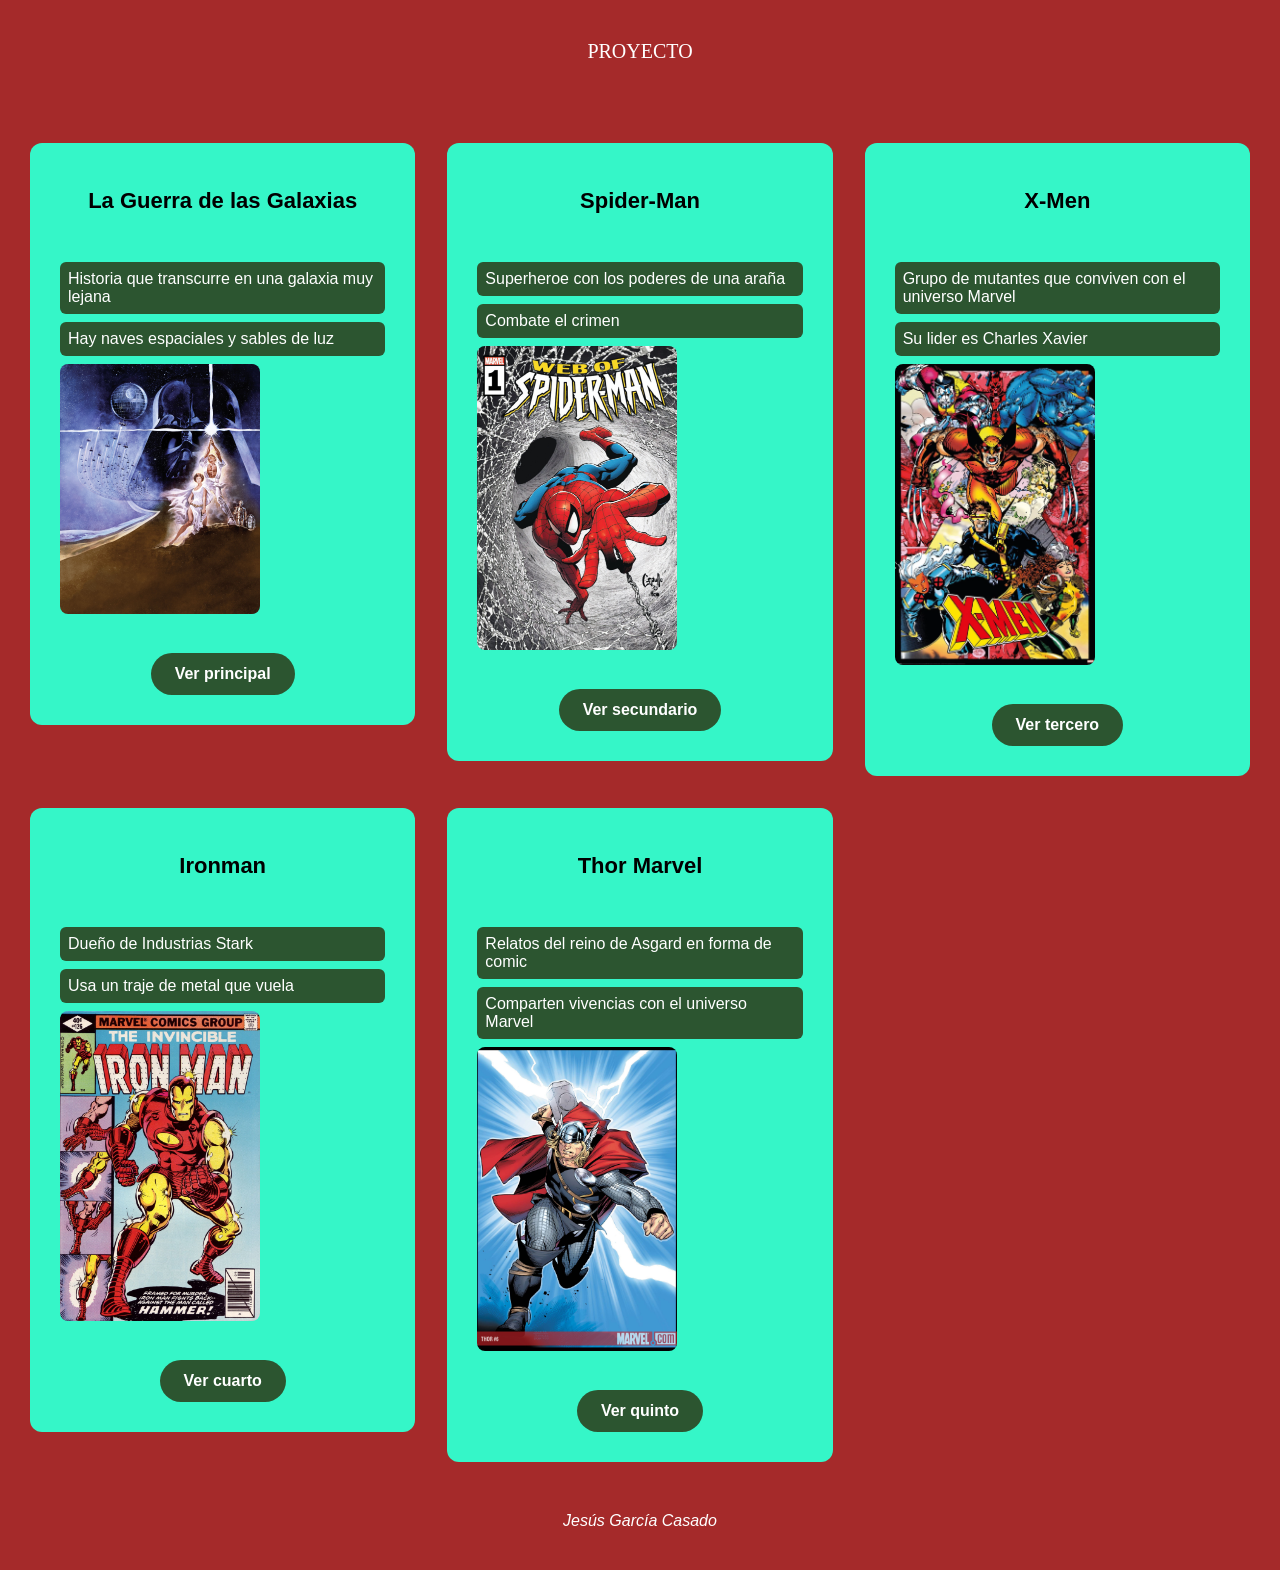
==== indice/index.html @ df1f09a7 "inicios xgjhxbx" ====
<!DOCTYPE html>
<html>
<head>
    <meta charset="utf-8">
    <link rel="stylesheet" href="../css/index.css">
</head>

<body>

<header>PROYECTO</header>
<nav></nav>
<main>
    <article id="principal">
    <div class="targeta">
    <h3>La Guerra de las Galaxias</h3>
        <ul>
            <li><span>Historia que transcurre en una galaxia muy lejana</span></li>
            <li><span>Hay naves espaciales y sables de luz</span></li>
            <img src="../imagenes/starwars.jpg" descripcion="GDLG"/>
        </ul>
        <a href="../html/secundari01.html">Ver principal</a>
    </div>
    </article>

    <article id="secundario">
        <div class="targeta">
            <h3>Spider-Man</h3>
            <ul>
                <li><span>Superheroe con los poderes de una araña</span></li>
                <li><span>Combate el crimen</span></li>
                <img src="../imagenes/spider.jpg"/>
            </ul>
            <a href="../html/secundari02.html">Ver secundario</a>
        </div>
    </article>

    <article class="terciario">
        <div class="targeta">
            <h3>X-Men</h3>
            <ul>
                <li><span>Grupo de mutantes que conviven con el universo Marvel</span></li>
                <li><span>Su lider es Charles Xavier</span></li>
                <img src="../imagenes/xmen.jpg">
            </ul>
            <a href="../html/secundari03.html">Ver tercero</a>
        </div>
    </article>

    <article class="cuarto">
        <div class="targeta">
            <h3>Ironman</h3>
            <ul>
                <li><span>Dueño de Industrias Stark</span></li>
                <li><span>Usa un traje de metal que vuela</span></li>
                <img src="../imagenes/iron.jpg">
            </ul>
            <a href="../html/secundari04.html">Ver cuarto</a>
        </div>
    </article>

    <article class="quinto">
        <div class="targeta">
            <h3>Thor Marvel</h3>
            <ul>
                <li><span>Relatos del reino de Asgard en forma de comic</span></li>
                <li><span>Comparten vivencias con el universo Marvel</span></li>
                <img src="../imagenes/thor.jpg">
            </ul>
            <a href="../html/secundari05.html">Ver quinto</a>
        </div>
    </article>
</main>

<footer>Jesús García Casado</footer>
</body>
</html>
---- css/index.css ----
header {
    color: white;
    font-family: "Comic Sans MS";
    font-size: 20px;
    padding: 20px;
    display: flex;
    justify-content: center;
    align-items: center;
}

body {
    font-family: Arial, sans-seriff;
    background-color: brown;
    margin: 0;
    padding: 20px;
    display: grid;
    grid-template-rows: auto 1fr auto;
    min-height: 100vh;
    gap: 30px;
}

main {
    display: grid;
    grid-template-columns: repeat(auto-fit, minmax(320px, 1fr));
    gap: 2rem;
    padding: 0 10px;
}

.targeta {
    background-color: #35f6c8;
    padding: 30px;
    border-radius: 12px;
    display: flex;
    flex-direction: column;
    align-items: center;
    gap: 15px;
    animation: fadeInUp 0.4s ease-out forwards;
}

.targeta h3 {
    margin: 0;
    padding: 15px 0;
    color: black;
    font-size: 22px;
}

.targeta ul {
    list-style: none;
    padding: 0;
    margin: 10px 0;
    width: 100%;
}

.targeta li {
    margin: 8px 0;
    padding: 8px;
    background-color: #2c5530;
    border-radius: 6px;
    color: white;
}

.targeta a {
    display: inline-block;
    padding: 12px 24px;
    background: #2c5530;
    color: white;
    text-decoration: none;
    border-radius: 25px;
    font-weight: bold;
    margin-top: 10px;
}

.targeta a:hover {
    background: #1f3a22;
    transform: translateY(-2px);
    box-shadow: 0 4px 12px rgba(0,0,0,0.2);
}

img {
    max-width: 200px;
    height: auto;
    border-radius: 8px;
}

img:hover {
    transform: scale(1.05);
}

footer {
    text-align: center;
    font-style: oblique;
    color: white;
    padding: 20px;
    font-size: 16px;
    display: flex;
    justify-content: center;
    align-items: center;
}


@keyframes fadeInUp {
    from {
        opacity: 0;
        transform: translateY(20px);
    }
    to {
        opacity: 1;
        transform: translateY(0);
    }
}
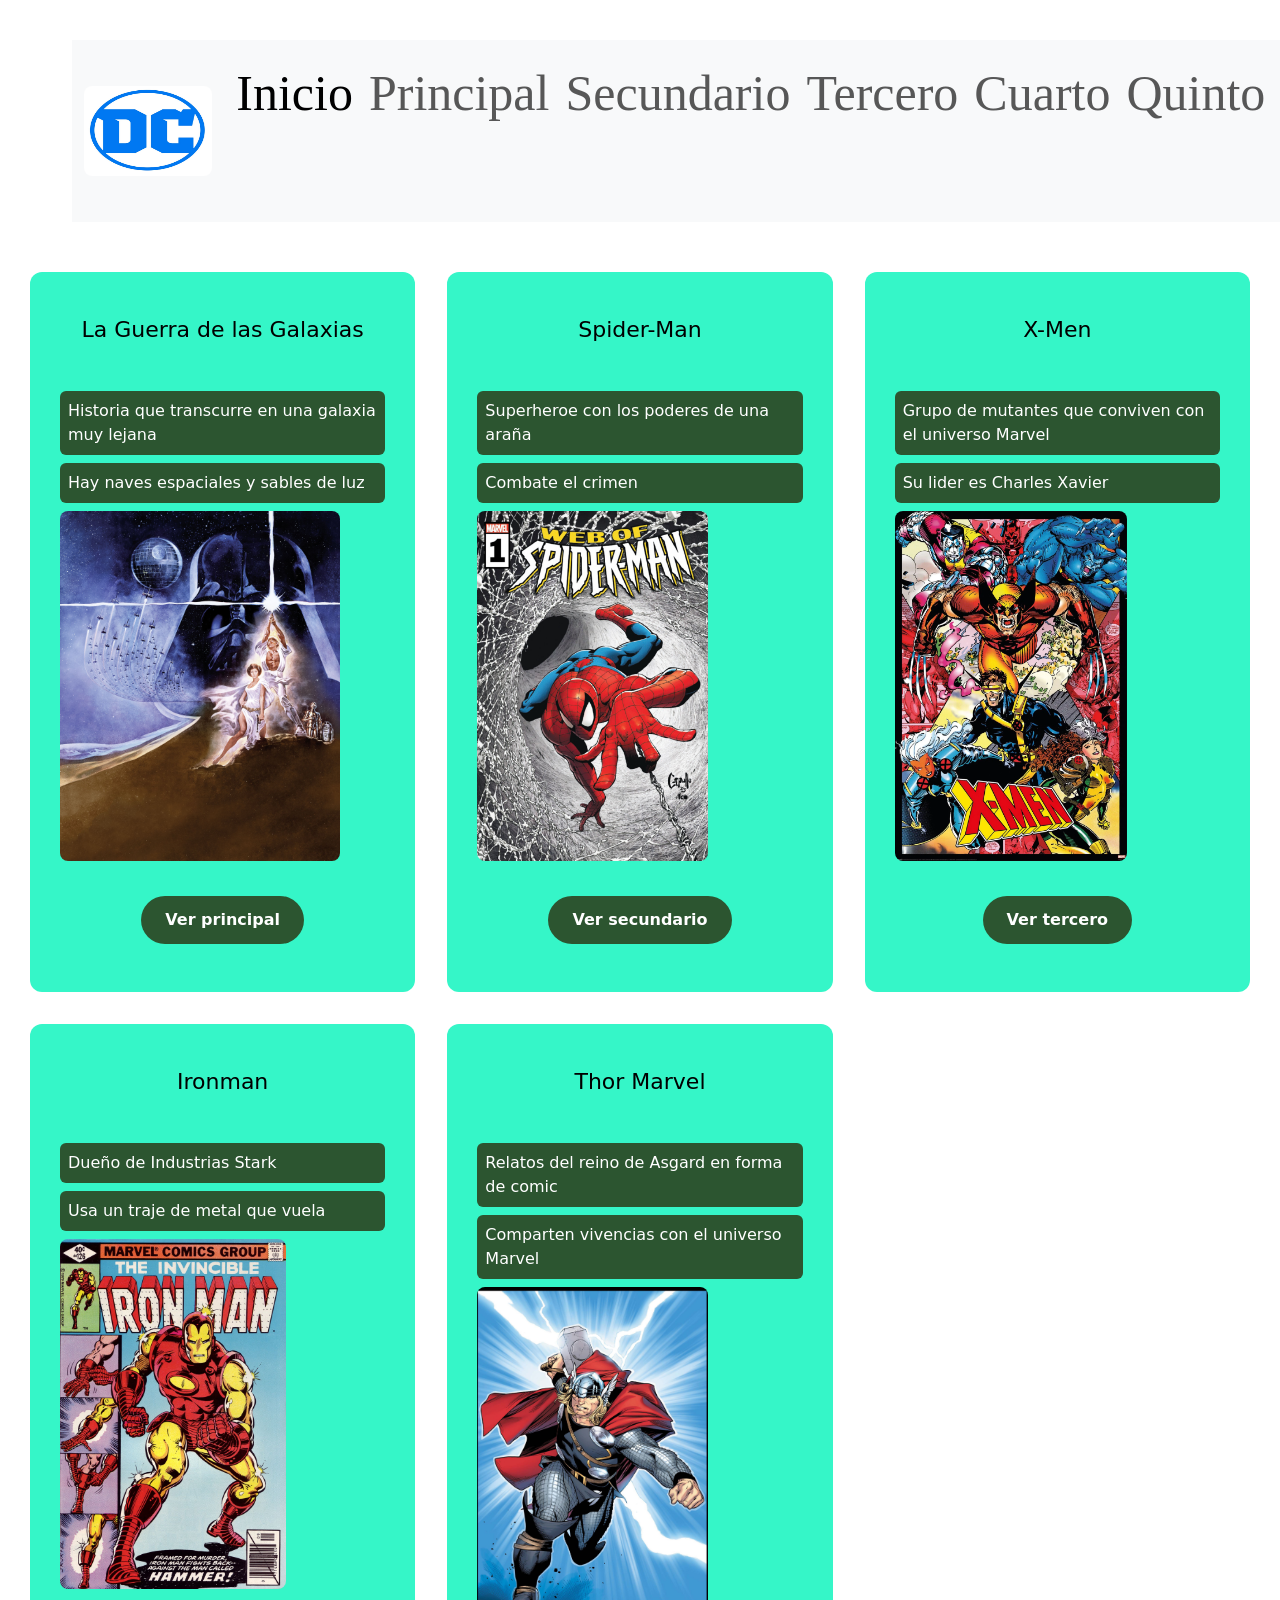
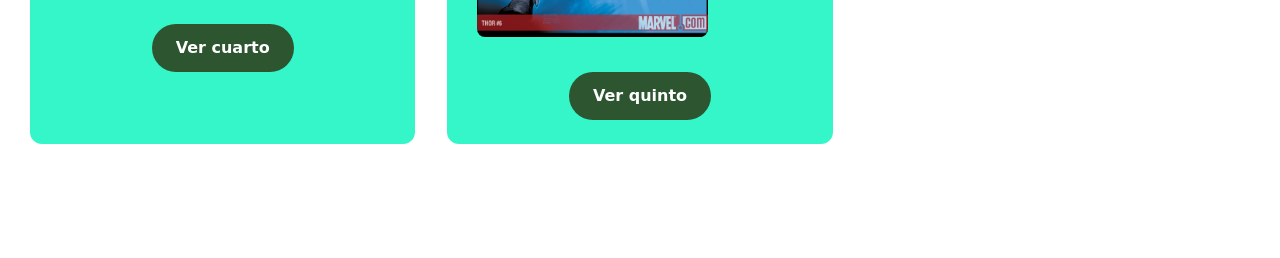
==== commit 3bcdda4d: "dfgsdfg" ====
--- a/indice/index.html
+++ b/indice/index.html
@@ -1,14 +1,50 @@
 <!DOCTYPE html>
 <html>
+
 <head>
     <meta charset="utf-8">
+    <meta name="viewport" content="width=device-width, initial-scale=1">
     <link rel="stylesheet" href="../css/index.css">
+    <link href="https://cdn.jsdelivr.net/npm/bootstrap@5.3.3/dist/css/bootstrap.min.css" rel="stylesheet">
 </head>
 
 <body>
+<header>PROYECTO
+    <nav class="navbar navbar-expand-xl navbar-light bg-light">
+        <div class="container-fluid">
+            <a class="navbar-brand" href="#"><img src="../imagenes/logo.jpg"></a>
+            <button class="navbar-toggler" type="button" data-bs-toggle="collapse" data-bs-target="#navbarWithDropdown" aria-controls="navbarWithDropdown" aria-expanded="false" aria-label="Toggle navigation">
+                <span class="navbar-toggler-icon"></span>
+            </button>
+            <div class="collapse navbar-collapse" id="navbarWithDropdown">
+                <ul class="navbar-nav">
+                    <li class="nav-item">
+                        <a class="nav-link active" aria-current="page" href="#">Inicio</a>
+                    </li>
+                    <li class="nav-item">
+                        <a class="nav-link" href="../html/secundari01.html">Principal</a>
+                    </li>
+                    <li class="nav-item">
+                        <a class="nav-link" href="../html/secundari02.html">Secundario</a>
+                    </li>
+                    <li class="nav-item">
+                        <a class="nav-link" href="../html/secundari03.html">Tercero</a>
+                    </li>
+                    <li class="nav-item">
+                        <a class="nav-link" href="../html/secundari04.html">Cuarto</a>
+                    </li>
+                    <li class="nav-item">
+                        <a class="nav-link" href="../html/secundari05.html">Quinto</a>
+                    </li>
+                    <li class="nav-item">
+                        <a class="nav-link" href="../html/carrusel.html">Carrusel de fotos</a>
+                    </li>
+                </ul>
+            </div>
+        </div>
+    </nav>
+</header>
 
-<header>PROYECTO</header>
-<nav></nav>
 <main>
     <article id="principal">
     <div class="targeta">
@@ -72,5 +108,7 @@
 </main>
 
 <footer>Jesús García Casado</footer>
+
+<script src="https://cdn.jsdelivr.net/npm/bootstrap@5.3.3/dist/js/bootstrap.bundle.min.js"></script>
 </body>
 </html>
--- a/css/index.css
+++ b/css/index.css
@@ -1,12 +1,27 @@
 header {
     color: white;
     font-family: "Comic Sans MS";
-    font-size: 20px;
+    font-size: 50px;
+    min-width: 30px;
     padding: 20px;
     display: flex;
     justify-content: center;
     align-items: center;
 }
+
+nav {
+    background-color: black;
+}
+
+.navbar-brand img {
+    width: 10vw;
+    height: 10vh;
+}
+
+.navbar-toggler {
+    margin-left: 300px;
+}
+
 
 body {
     font-family: Arial, sans-seriff;
@@ -30,6 +45,7 @@
     background-color: #35f6c8;
     padding: 30px;
     border-radius: 12px;
+    height: 80vh;
     display: flex;
     flex-direction: column;
     align-items: center;
@@ -77,8 +93,9 @@
 }
 
 img {
-    max-width: 200px;
-    height: auto;
+    max-width: 300px;
+    min-width: 100px;
+    height: 350px;
     border-radius: 8px;
 }
 
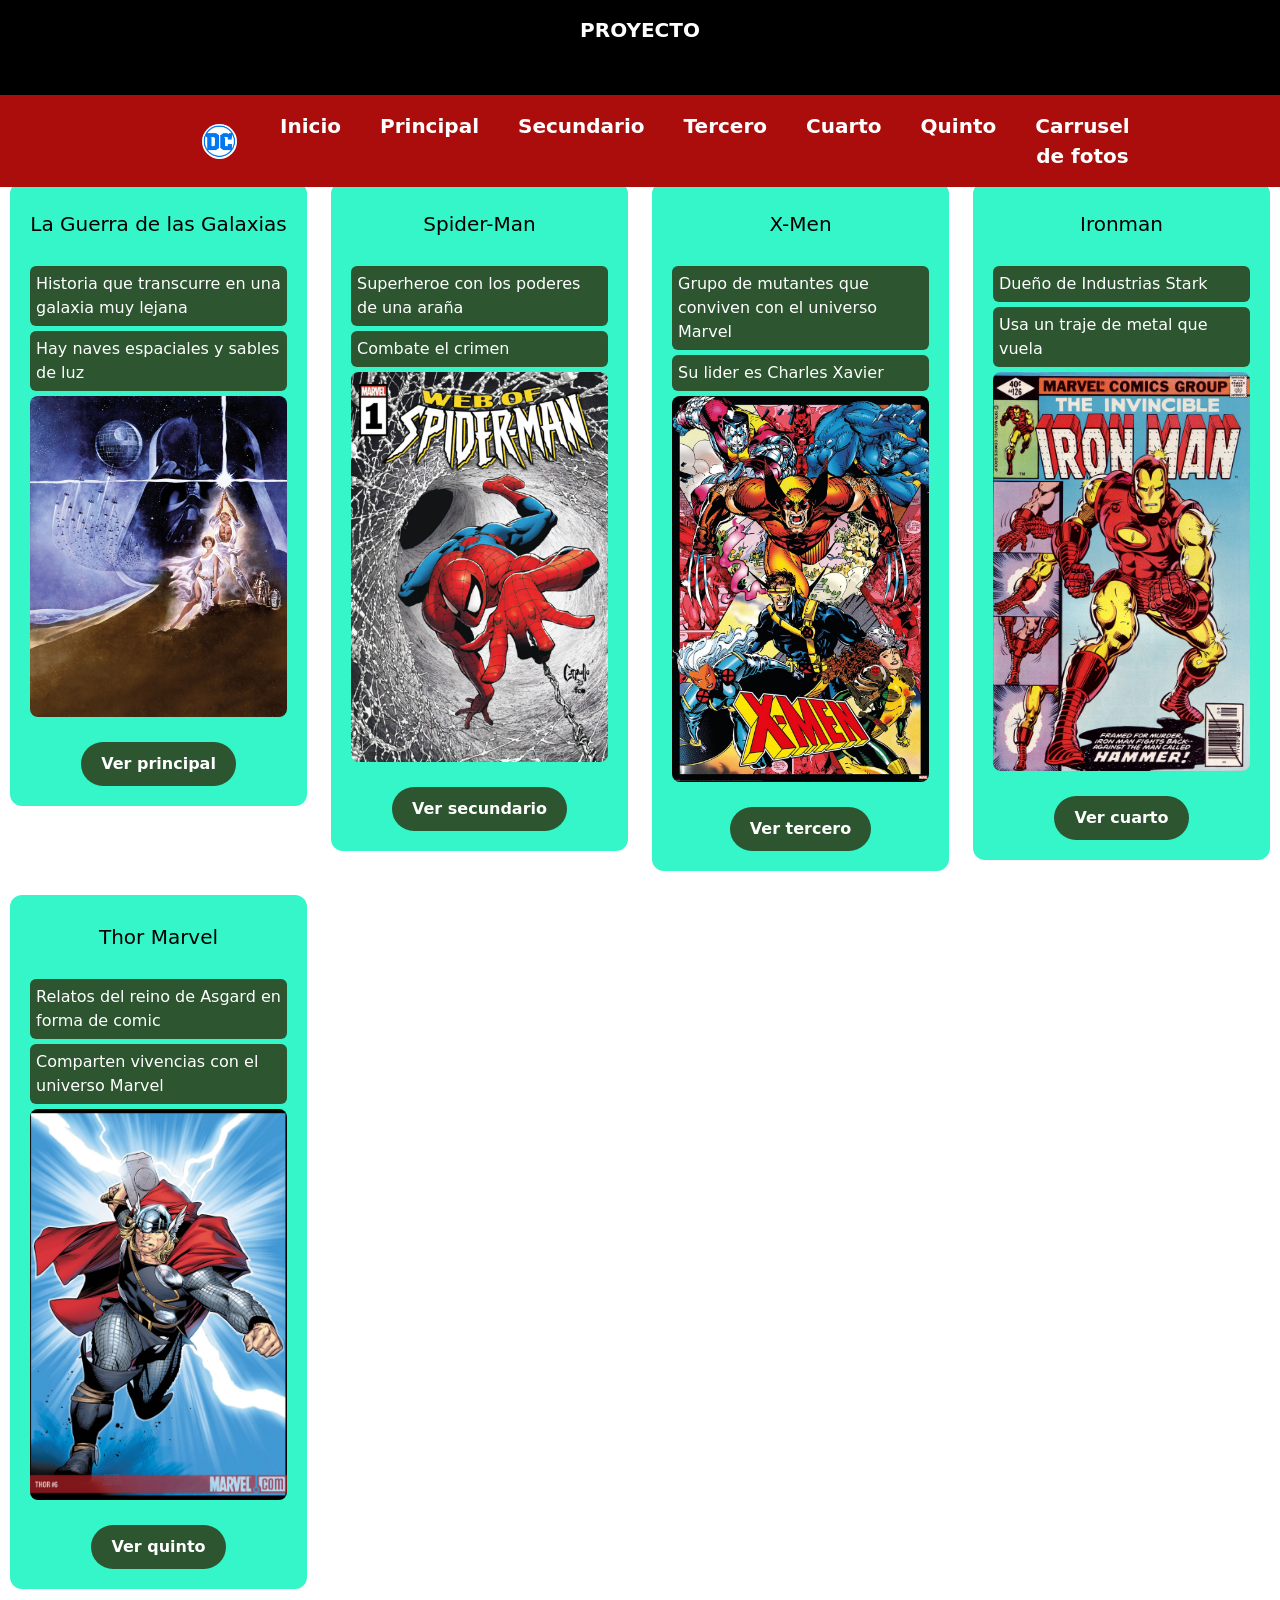
==== commit c5deb02f: "askwjhfksdng" ====
--- a/indice/index.html
+++ b/indice/index.html
@@ -10,39 +10,27 @@
 
 <body>
 <header>PROYECTO
-    <nav class="navbar navbar-expand-xl navbar-light bg-light">
-        <div class="container-fluid">
+
+    <nav class="navbar navbar-expand-xl navbar-light">
+    <div class="container-fluid">
             <a class="navbar-brand" href="#"><img src="../imagenes/logo.jpg"></a>
             <button class="navbar-toggler" type="button" data-bs-toggle="collapse" data-bs-target="#navbarWithDropdown" aria-controls="navbarWithDropdown" aria-expanded="false" aria-label="Toggle navigation">
                 <span class="navbar-toggler-icon"></span>
             </button>
             <div class="collapse navbar-collapse" id="navbarWithDropdown">
-                <ul class="navbar-nav">
-                    <li class="nav-item">
-                        <a class="nav-link active" aria-current="page" href="#">Inicio</a>
-                    </li>
-                    <li class="nav-item">
-                        <a class="nav-link" href="../html/secundari01.html">Principal</a>
-                    </li>
-                    <li class="nav-item">
-                        <a class="nav-link" href="../html/secundari02.html">Secundario</a>
-                    </li>
-                    <li class="nav-item">
-                        <a class="nav-link" href="../html/secundari03.html">Tercero</a>
-                    </li>
-                    <li class="nav-item">
-                        <a class="nav-link" href="../html/secundari04.html">Cuarto</a>
-                    </li>
-                    <li class="nav-item">
-                        <a class="nav-link" href="../html/secundari05.html">Quinto</a>
-                    </li>
-                    <li class="nav-item">
-                        <a class="nav-link" href="../html/carrusel.html">Carrusel de fotos</a>
-                    </li>
+                <ul class="navbar-nav mx-auto">
+                    <li class="nav-item"><a class="nav-link" href="#">Inicio</a></li>
+                    <li class="nav-item"><a class="nav-link" href="../html/secundari01.html">Principal</a></li>
+                    <li class="nav-item"><a class="nav-link" href="../html/secundari02.html">Secundario</a></li>
+                    <li class="nav-item"><a class="nav-link" href="../html/secundari03.html">Tercero</a></li>
+                    <li class="nav-item"><a class="nav-link" href="../html/secundari04.html">Cuarto</a></li>
+                    <li class="nav-item"><a class="nav-link" href="../html/secundari05.html">Quinto</a></li>
+                    <li class="nav-item"><a class="nav-link" href="../html/carrusel.html">Carrusel de fotos</a></li>
                 </ul>
             </div>
         </div>
     </nav>
+
 </header>
 
 <main>
--- a/css/index.css
+++ b/css/index.css
@@ -1,89 +1,148 @@
-header {
-    color: white;
-    font-family: "Comic Sans MS";
-    font-size: 50px;
-    min-width: 30px;
-    padding: 20px;
-    display: flex;
-    justify-content: center;
-    align-items: center;
+body {
+    padding-top: 0;
+    margin: 0;
+    box-sizing: border-box;
+    background-color: #0e0e0f;
 }
 
-nav {
+/* TÍTULO SOBRE NAVBAR */
+header {
+    position: sticky;
+    top: 0;
+    z-index: 1100;
+    text-align: center;
+    font-size: 20px;
+    font-weight: bold;
+    color: white;
     background-color: black;
+    padding: 15px 0;
+    margin: 0;
 }
 
-.navbar-brand img {
-    width: 10vw;
-    height: 10vh;
+/* NAVBAR */
+.navbar {
+    position: sticky;
+    top: 50px; /* debajo del título */
+    z-index: 1000;
+    background-color: #ab0d0d !important;
+    margin-bottom: 30px;
+    padding: 0.5rem 0.5rem;
 }
 
-.navbar-toggler {
-    margin-left: 300px;
+/* Contenedor interno acortado y centrado */
+.navbar .container-fluid {
+    max-width: 900px;
+    margin: 0 auto;
+    width: 100%;
+    display: flex;
+    align-items: center;
+    justify-content: space-between;
 }
 
-
-body {
-    font-family: Arial, sans-seriff;
-    background-color: brown;
-    margin: 0;
-    padding: 20px;
-    display: grid;
-    grid-template-rows: auto 1fr auto;
-    min-height: 100vh;
-    gap: 30px;
+/* LOGO responsive */
+.navbar-brand img {
+    height: 35px;
+    border-radius: 50%;
 }
 
+/* Links */
+.nav-link {
+    color: #ffffff !important;
+    font-weight: bold;
+    padding: 10px 15px !important;
+    border-bottom: 1px solid rgba(255,255,255,0.2);
+    transition: all 0.3s ease;
+}
+
+.nav-link:hover {
+    color: white !important;
+    background: #28d4a5 !important;
+    transform: translateX(5px);
+}
+
+/* BOTÓN HAMBURGUESA */
+.navbar-toggler {
+    border: none;
+    background: none;
+    color: white;
+}
+
+/* Hacer navbar horizontal en pantallas grandes */
+@media (min-width: 992px) {
+    .navbar-nav {
+        justify-content: center;
+        width: 100%;
+        flex-direction: row;
+    }
+    .navbar-nav .nav-link {
+        border: none;
+        color: white;
+        margin-left: 15px;
+        padding: 8px 12px !important;
+    }
+    .collapse.navbar-collapse {
+        display: flex !important;
+        flex-basis: auto;
+    }
+}
+
+/* GRID PRINCIPAL */
 main {
     display: grid;
-    grid-template-columns: repeat(auto-fit, minmax(320px, 1fr));
-    gap: 2rem;
+    grid-template-columns: repeat(auto-fit, minmax(250px, 1fr));
+    gap: 1.5rem;
     padding: 0 10px;
 }
 
+/* TARGETA */
 .targeta {
     background-color: #35f6c8;
-    padding: 30px;
+    padding: 20px;
     border-radius: 12px;
-    height: 80vh;
     display: flex;
     flex-direction: column;
     align-items: center;
-    gap: 15px;
+    gap: 10px;
     animation: fadeInUp 0.4s ease-out forwards;
 }
 
+/* Ajuste de h3 dentro de targeta */
 .targeta h3 {
     margin: 0;
-    padding: 15px 0;
+    padding: 10px 0;
     color: black;
-    font-size: 22px;
+    font-size: 20px;
+    text-align: center;
 }
 
+/* Lista dentro de targeta */
 .targeta ul {
     list-style: none;
     padding: 0;
-    margin: 10px 0;
+    margin: 5px 0;
     width: 100%;
 }
 
+/* Items de la lista */
 .targeta li {
-    margin: 8px 0;
-    padding: 8px;
+    margin: 5px 0;
+    padding: 6px;
     background-color: #2c5530;
     border-radius: 6px;
     color: white;
 }
 
+/* Botón dentro de targeta */
 .targeta a {
     display: inline-block;
-    padding: 12px 24px;
+    padding: 10px 20px;
     background: #2c5530;
     color: white;
     text-decoration: none;
     border-radius: 25px;
     font-weight: bold;
     margin-top: 10px;
+    transition: all 0.3s ease;
 }
 
 .targeta a:hover {
@@ -92,17 +151,20 @@
     box-shadow: 0 4px 12px rgba(0,0,0,0.2);
 }
 
-img {
-    max-width: 300px;
-    min-width: 100px;
-    height: 350px;
+/* Imagen dentro de targeta */
+.targeta img {
+    width: 100%;
+    max-width: 280px;
+    height: auto;
     border-radius: 8px;
+    object-fit: cover;
 }
 
-img:hover {
+.targeta img:hover {
     transform: scale(1.05);
 }
 
+/* Footer */
 footer {
     text-align: center;
     font-style: oblique;
@@ -114,7 +176,7 @@
     align-items: center;
 }
 
-
+/* Animación */
 @keyframes fadeInUp {
     from {
         opacity: 0;
@@ -125,4 +187,3 @@
         transform: translateY(0);
     }
 }
-
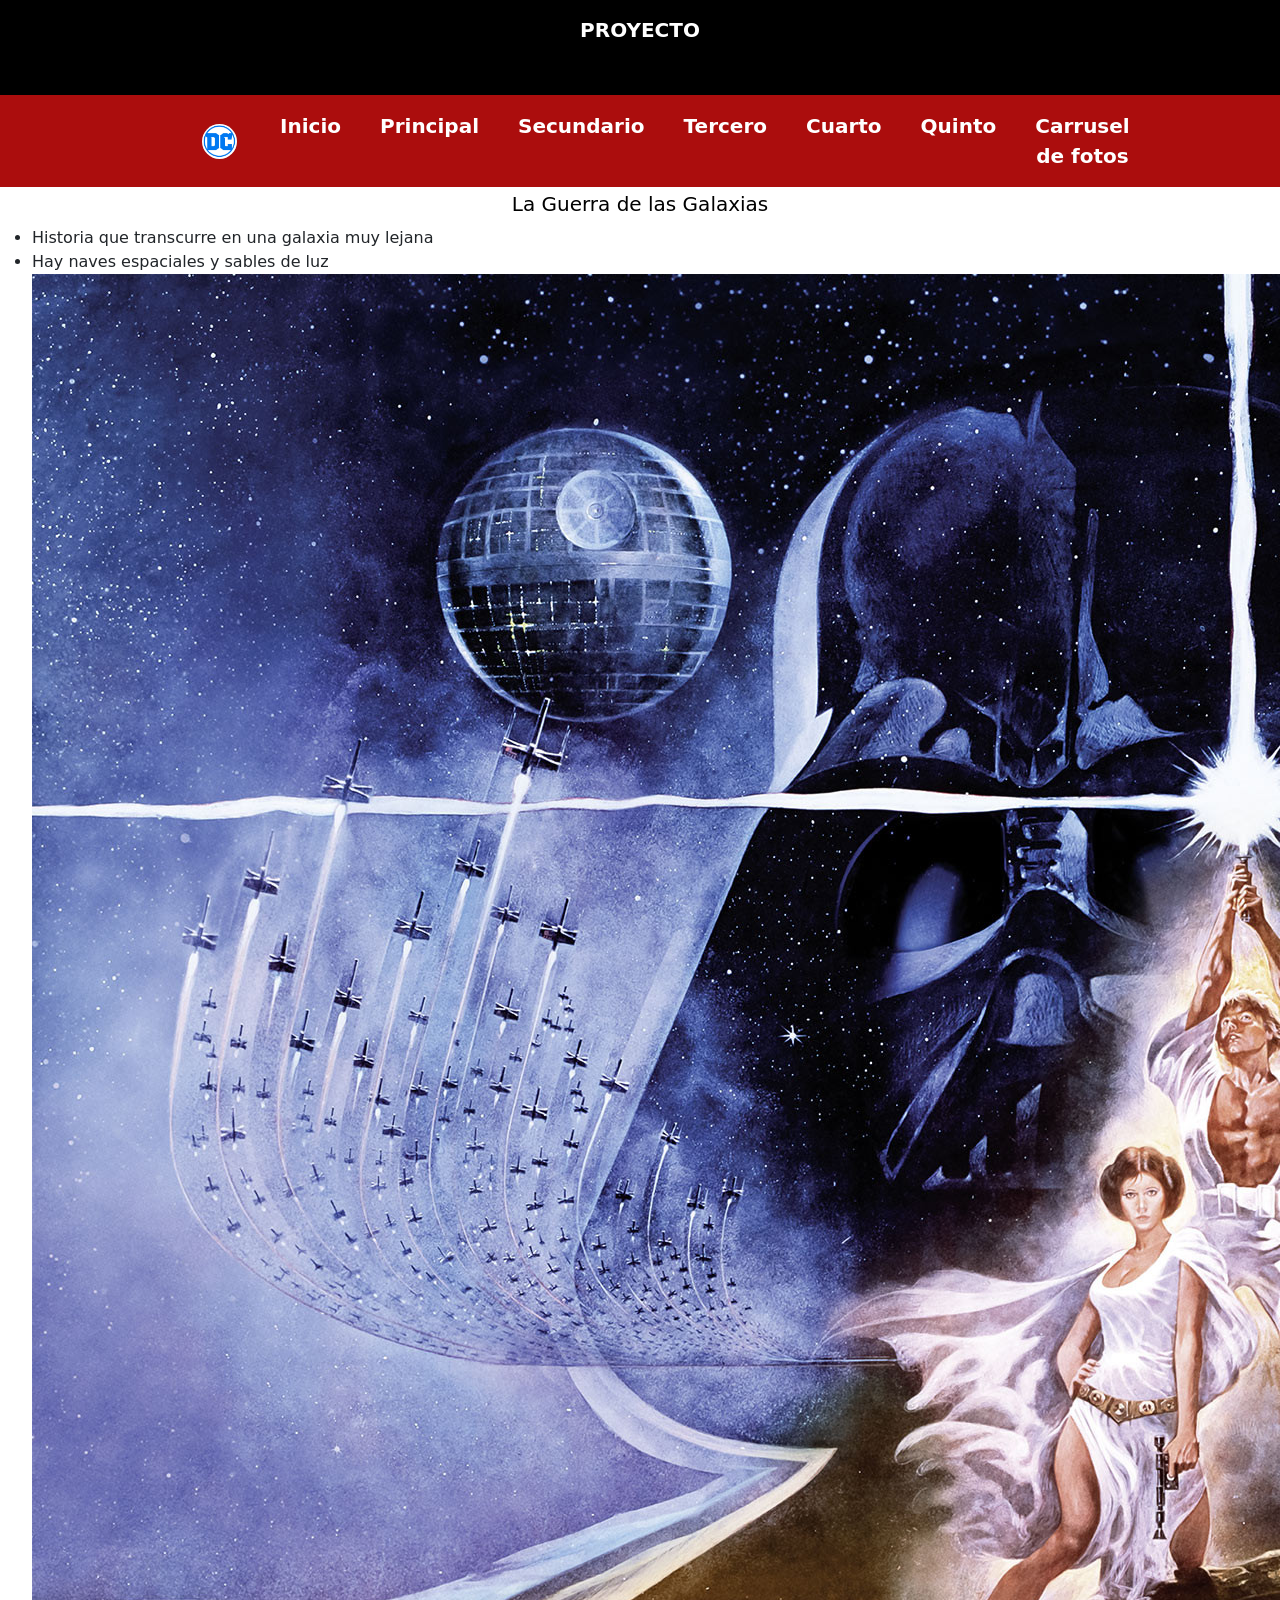
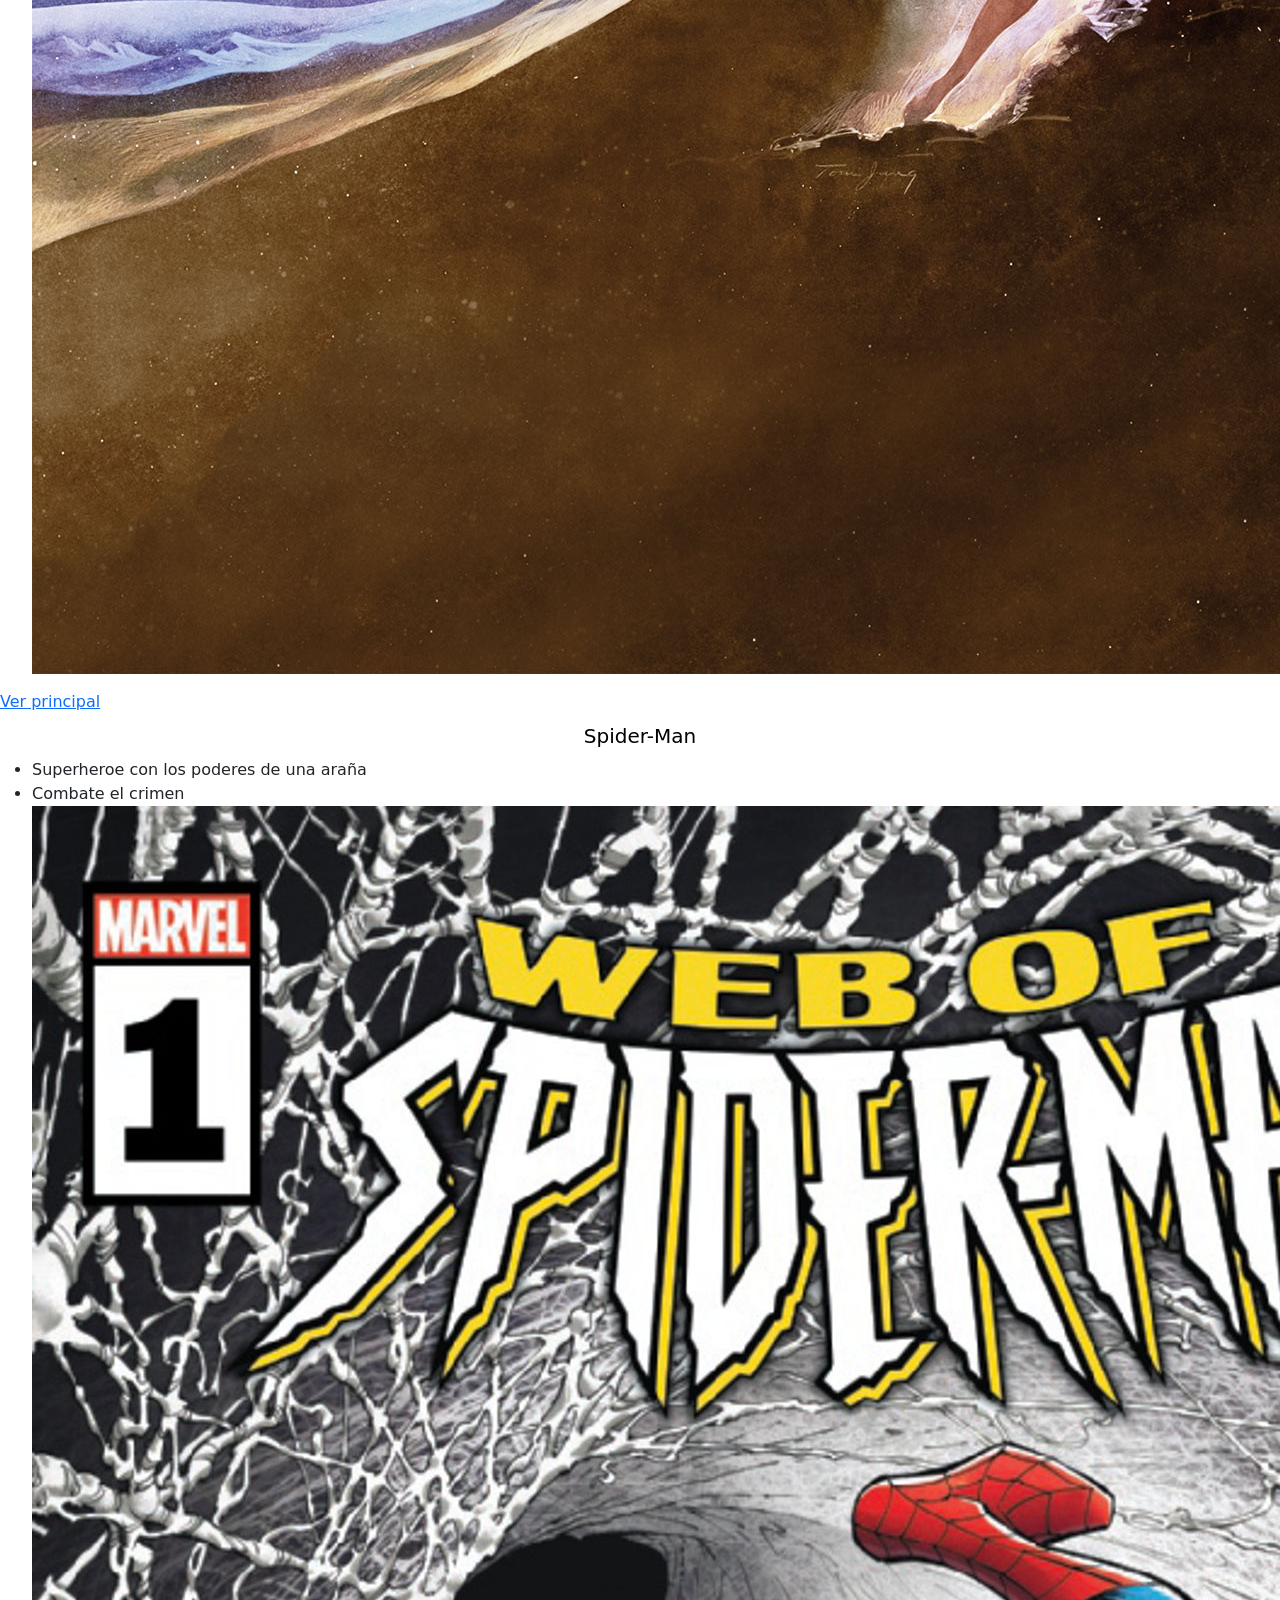
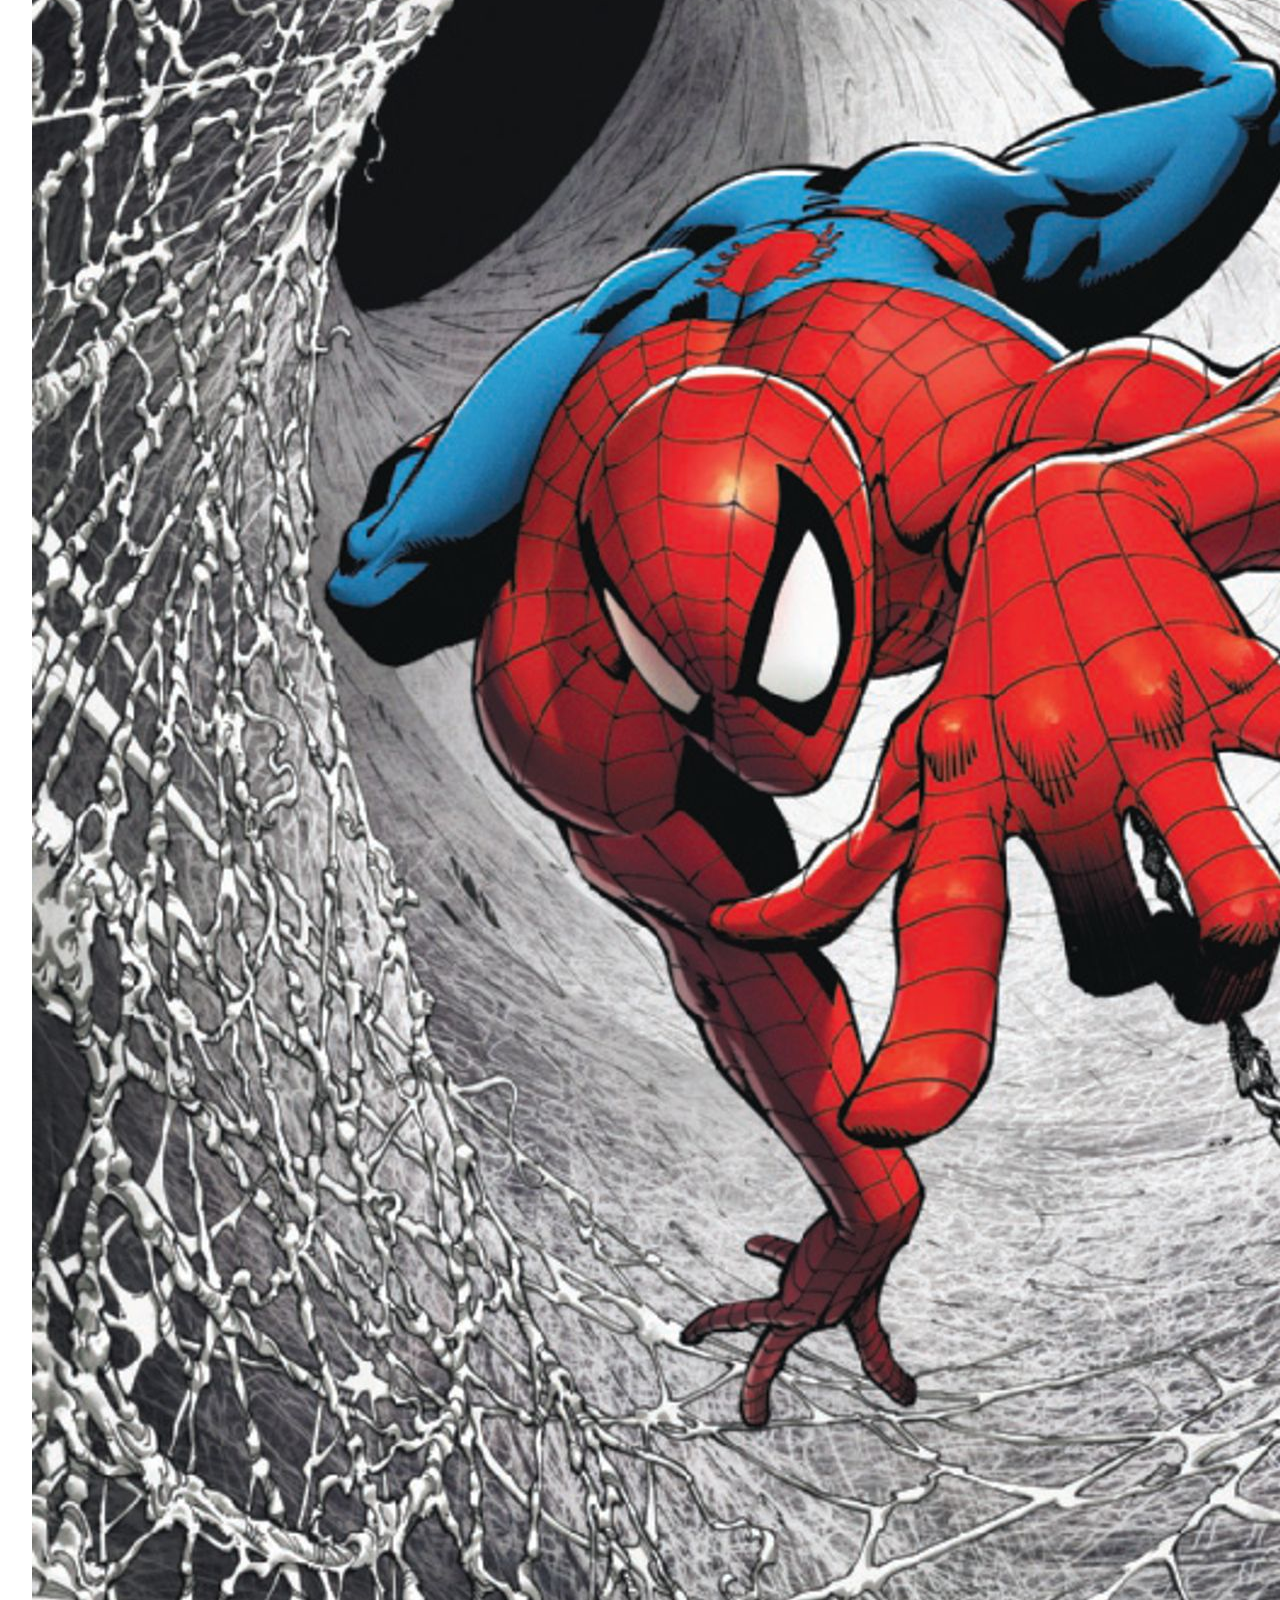
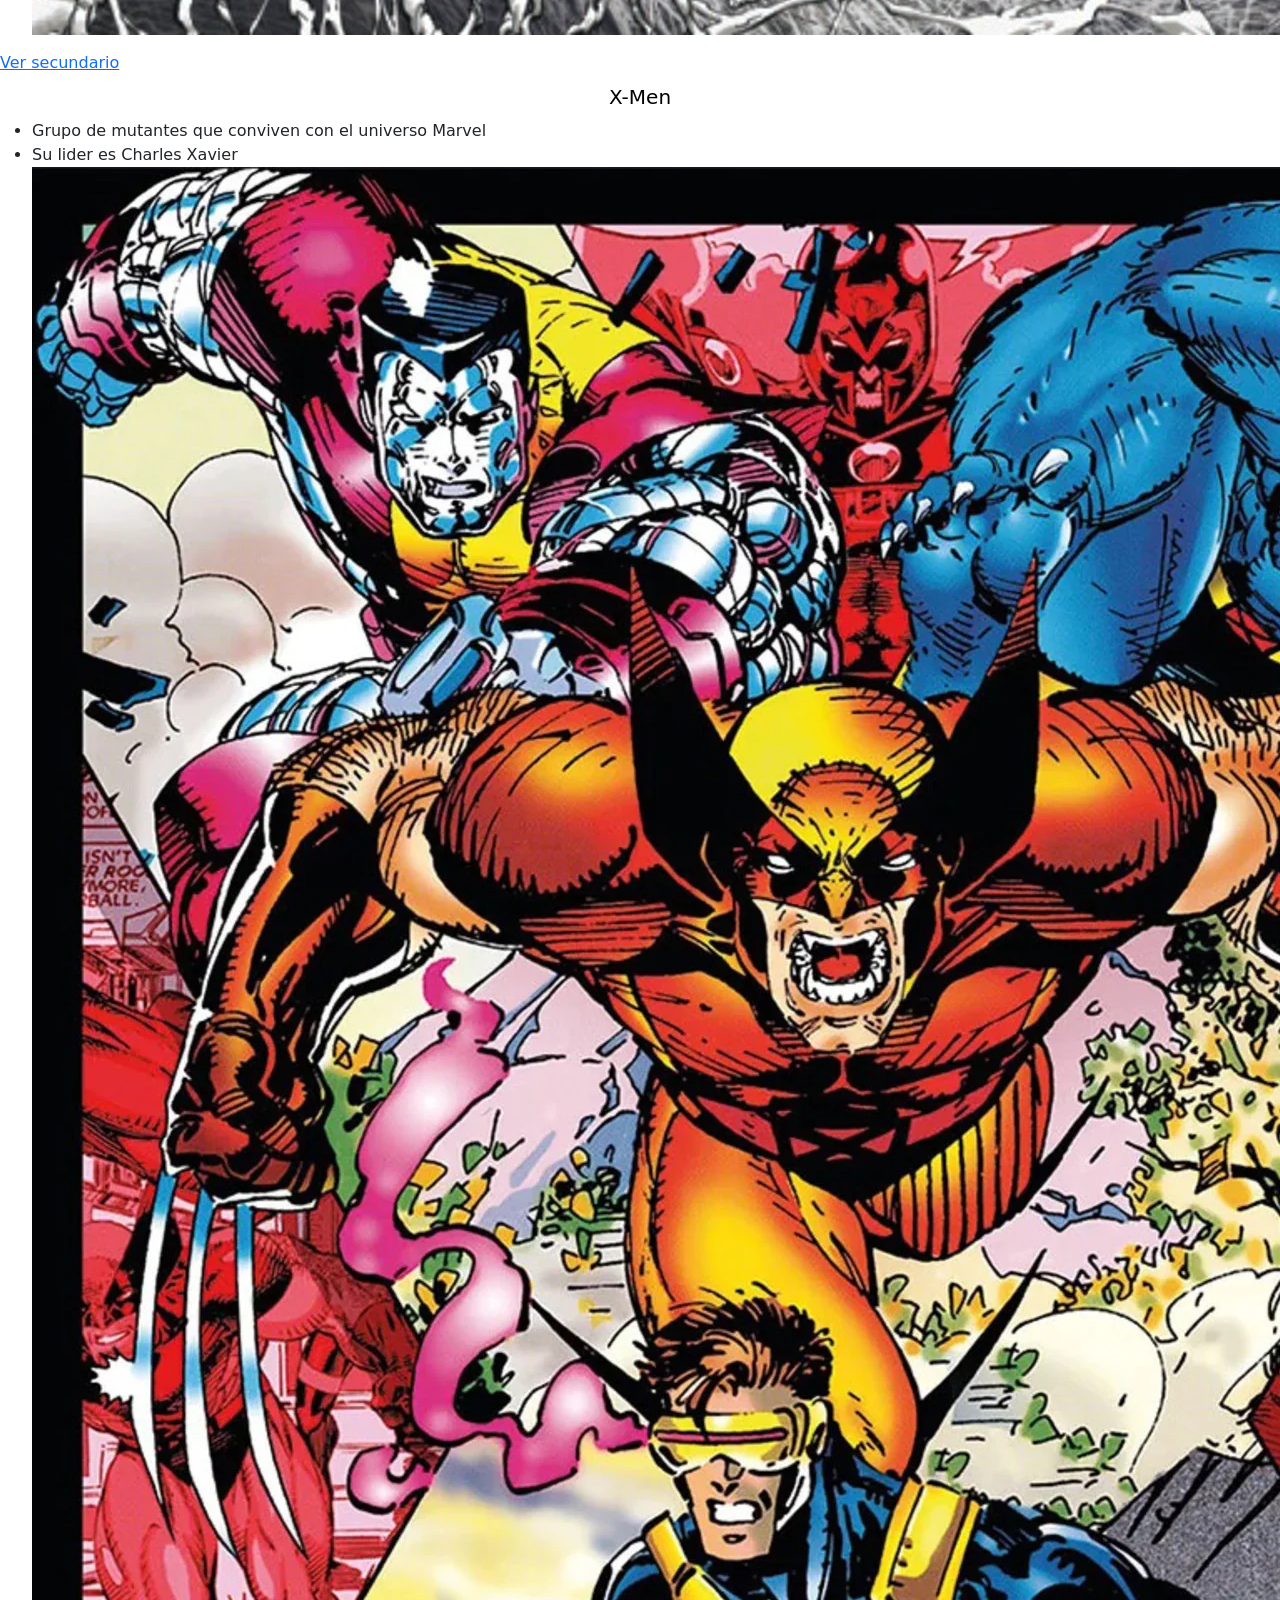
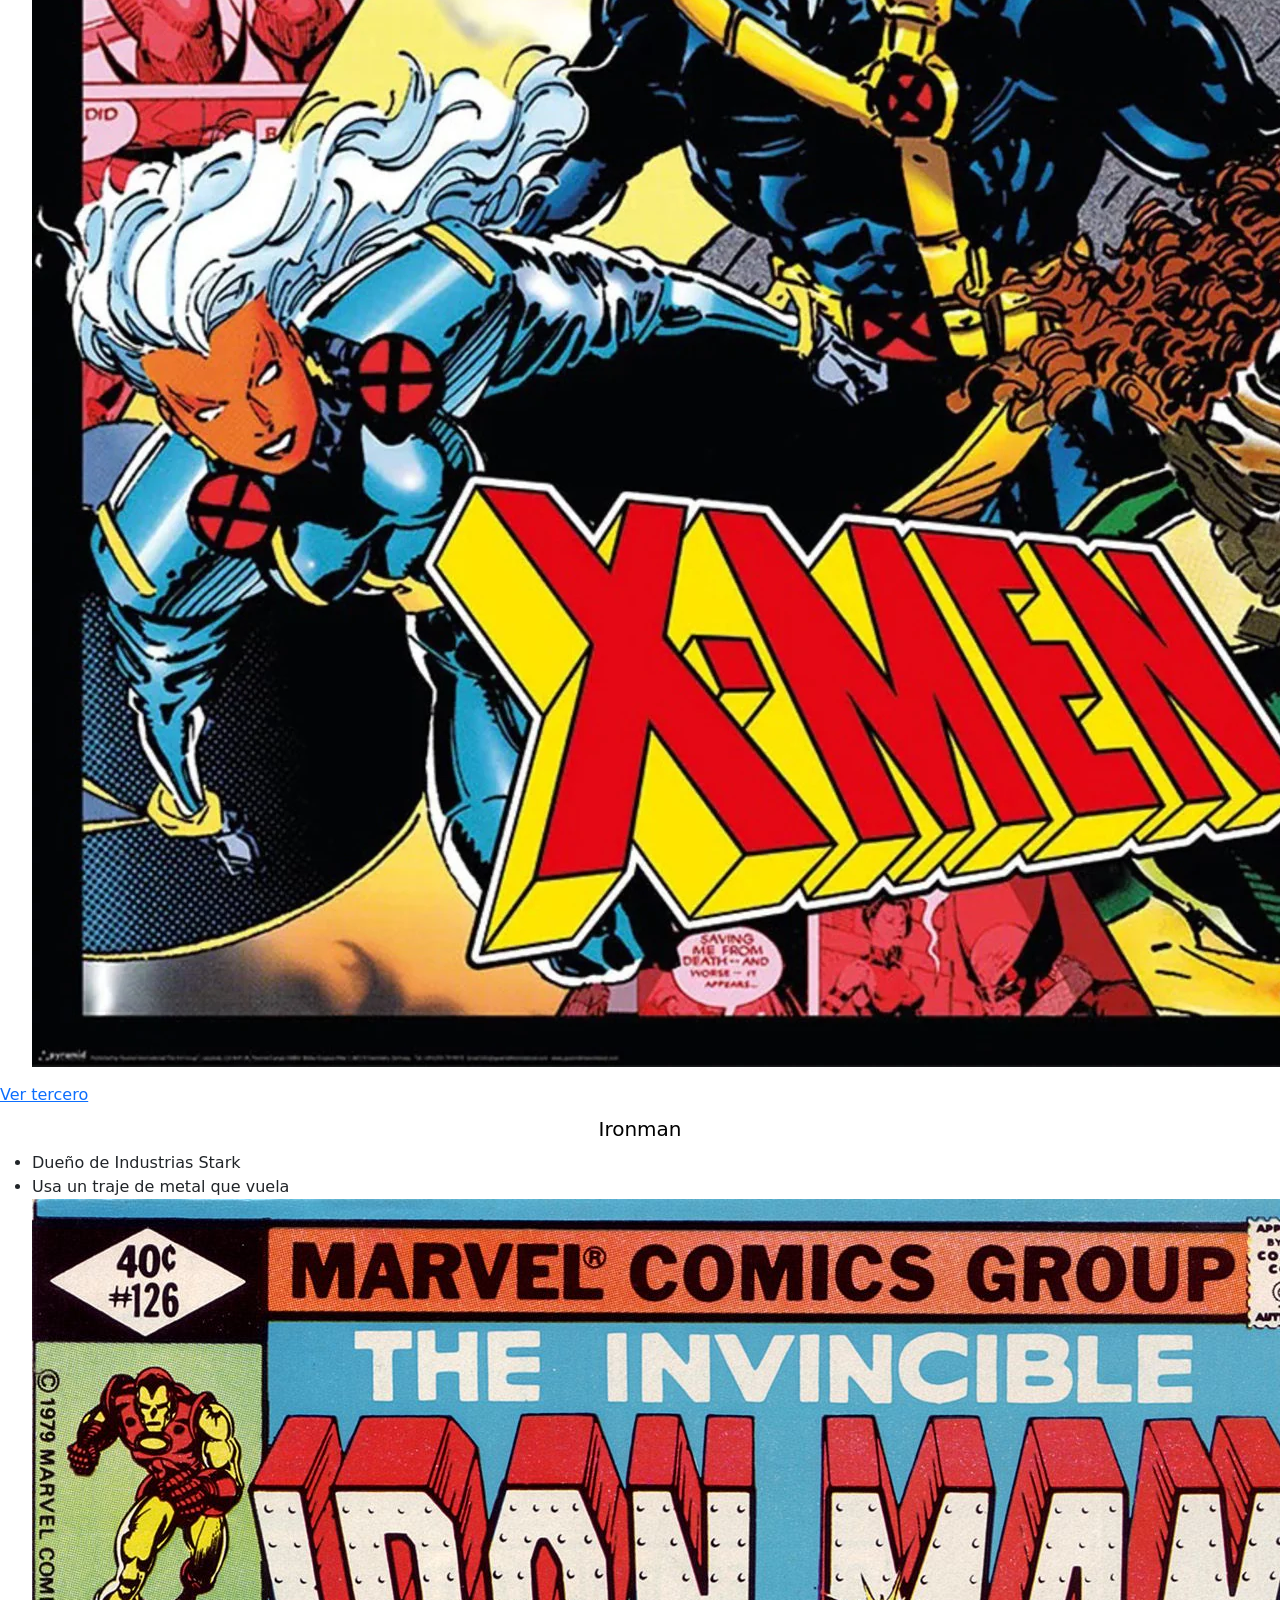
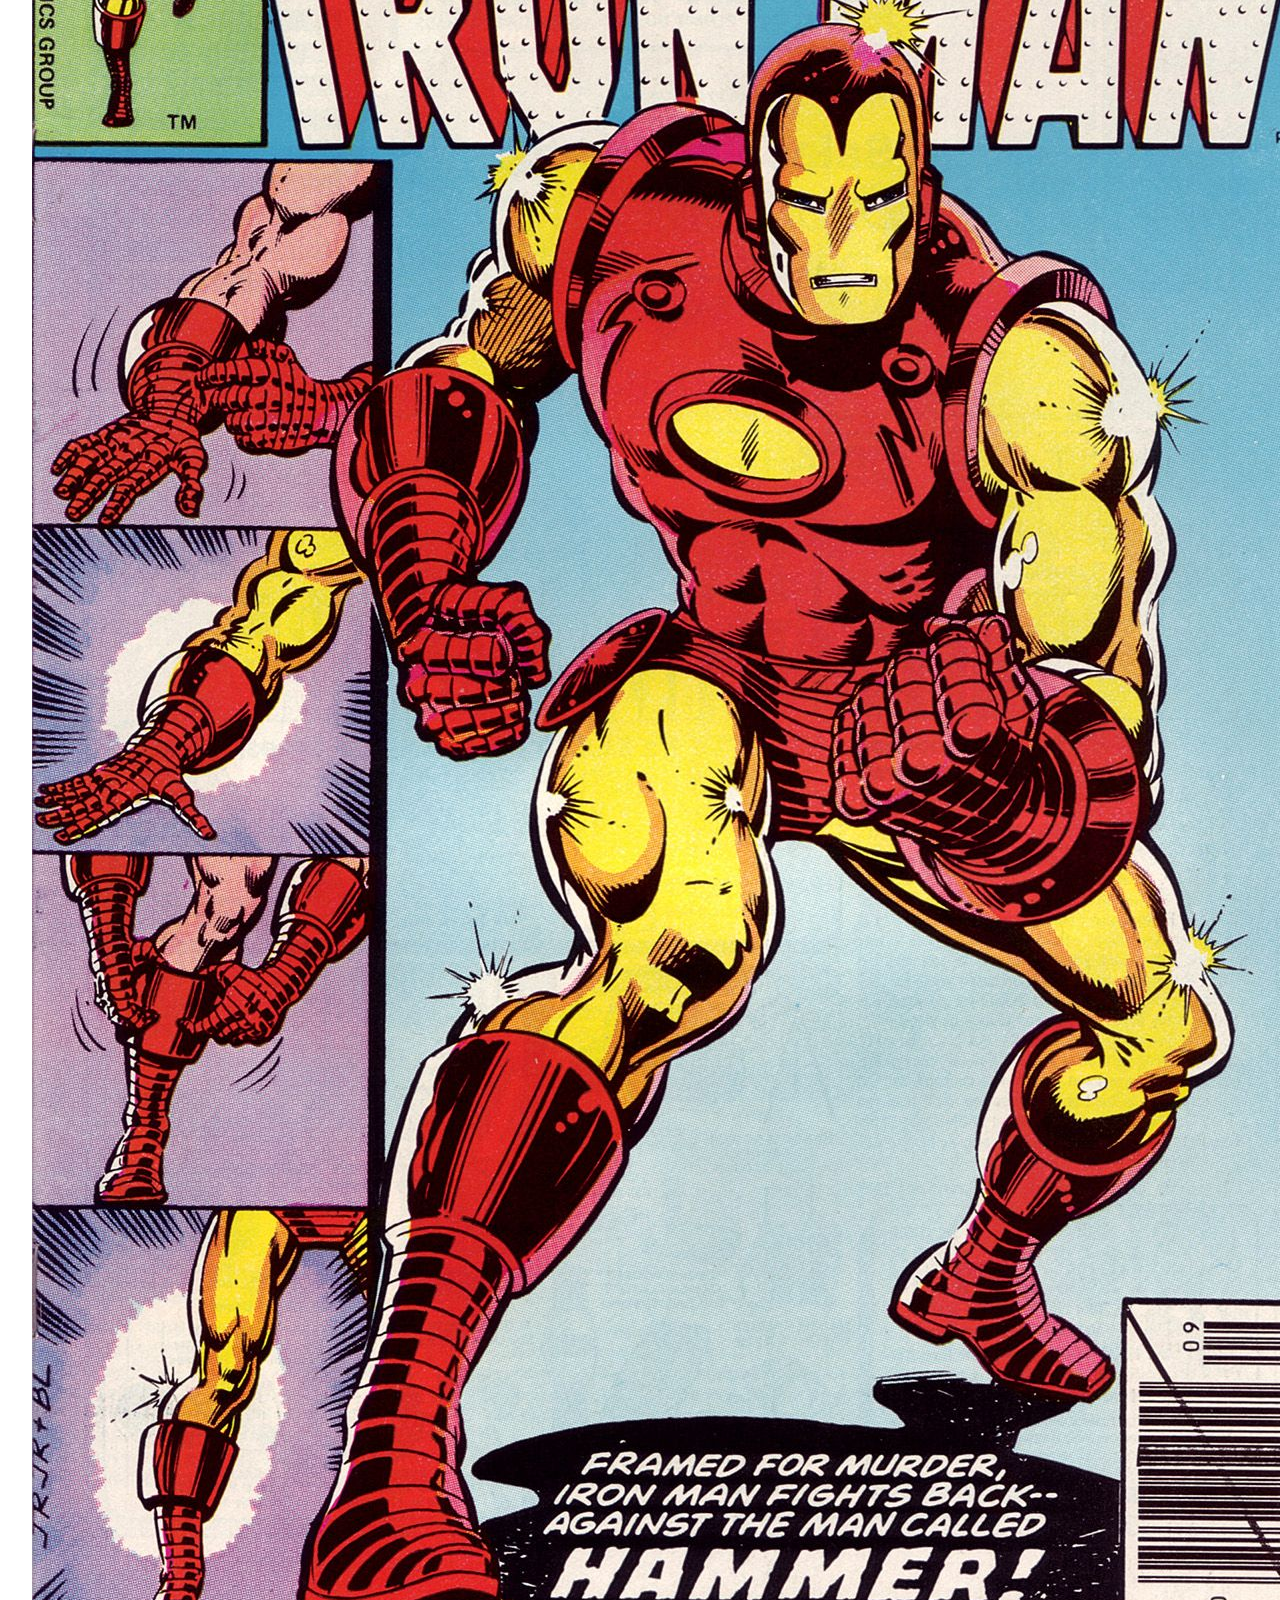
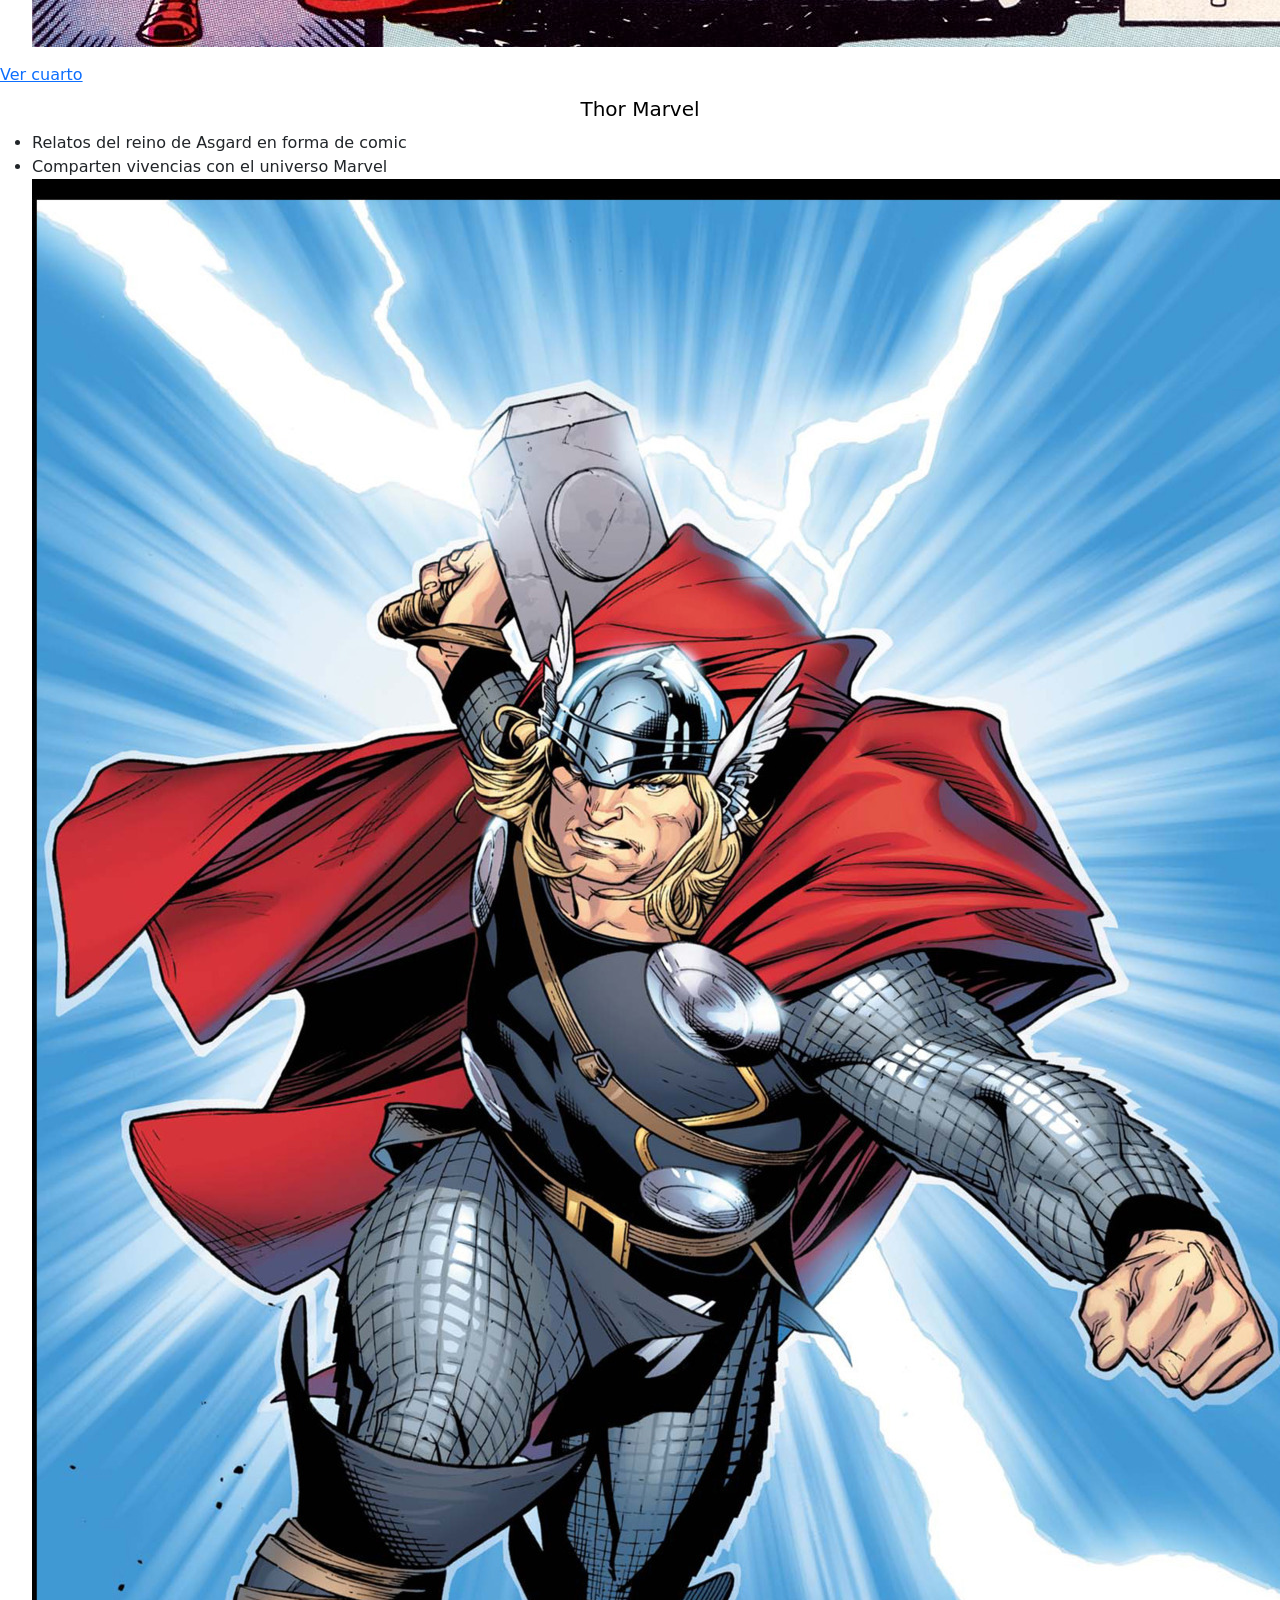
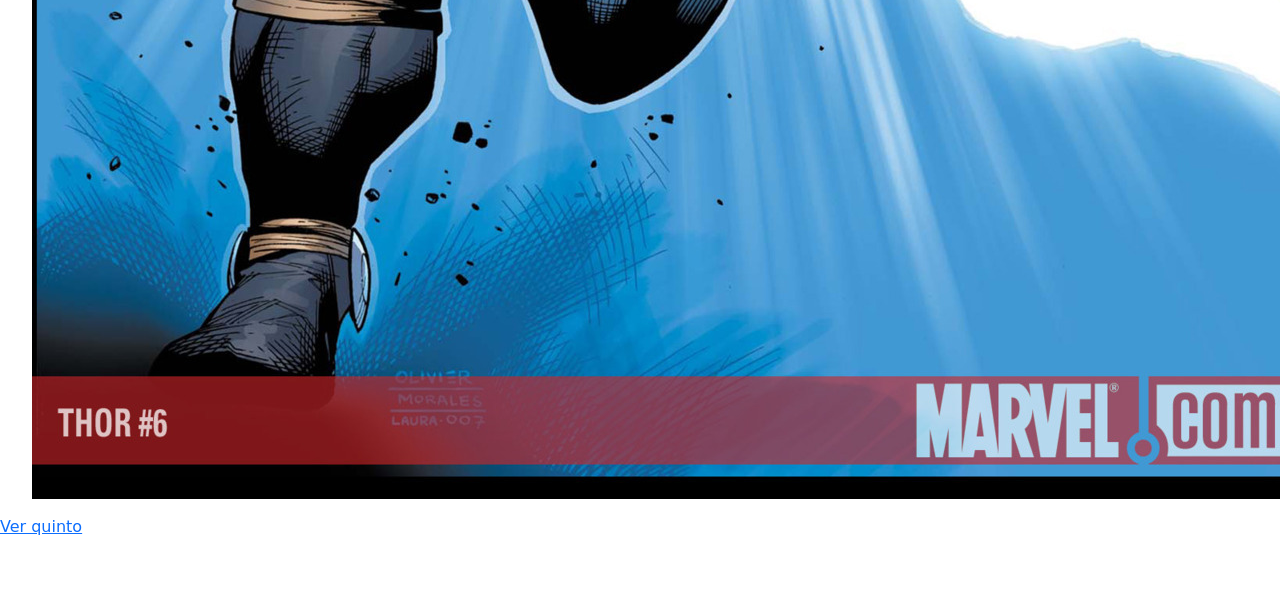
==== commit 035f8929: "Add files via upload completar todos los head y headers, confeccionar todos los css, poner los foote" ====
--- a/indice/index.html
+++ b/indice/index.html
@@ -6,6 +6,7 @@
     <meta name="viewport" content="width=device-width, initial-scale=1">
     <link rel="stylesheet" href="../css/index.css">
     <link href="https://cdn.jsdelivr.net/npm/bootstrap@5.3.3/dist/css/bootstrap.min.css" rel="stylesheet">
+    <title>Indice</title>
 </head>
 
 <body>
--- a/css/index.css
+++ b/css/index.css
@@ -3,6 +3,85 @@
     margin: 0;
     box-sizing: border-box;
     background-color: #0e0e0f;
+<<<<<<< HEAD
+}
+
+header {
+    position: sticky;
+    top: 0;
+    z-index: 1100;
+    text-align: center;
+    font-size: 20px;
+    font-weight: bold;
+    color: white;
+    background-color: black;
+    padding: 15px 0;
+    margin: 0;
+}
+
+.navbar {
+    position: sticky;
+    top: 50px;
+    z-index: 1000;
+    background-color: #ab0d0d !important;
+    margin-bottom: 30px;
+    padding: 0.5rem 0.5rem;
+}
+
+.navbar .container-fluid {
+    max-width: 900px;
+    margin: 0 auto;
+    width: 100%;
+    display: flex;
+    align-items: center;
+    justify-content: space-between;
+}
+
+.navbar-brand img {
+    height: 35px;
+    border-radius: 50%;
+}
+
+.nav-link {
+    color: #ffffff !important;
+    font-weight: bold;
+    padding: 10px 15px !important;
+    border-bottom: 1px solid gray;
+    transition: all 0.3s ease;
+}
+
+.nav-link:hover {
+    color: white !important;
+    background: #28d4a5 !important;
+    transform: translateX(5px);
+}
+
+.navbar-toggler {
+    border: none;
+    background: none;
+    color: white;
+}
+
+@media (min-width: 992px) {
+    .navbar-nav {
+        justify-content: center;
+        width: 100%;
+        flex-direction: row;
+    }
+    .navbar-nav .nav-link {
+        border: none;
+        color: white;
+        margin-left: 15px;
+        padding: 8px 12px !important;
+    }
+    .collapse.navbar-collapse {
+        display: flex !important;
+        flex-basis: auto;
+    }
+}
+
+
+=======
 }
 
 /* TÍTULO SOBRE NAVBAR */
@@ -87,6 +166,7 @@
 }
 
 /* GRID PRINCIPAL */
+>>>>>>> origin/main
 main {
     display: grid;
     grid-template-columns: repeat(auto-fit, minmax(250px, 1fr));
@@ -94,7 +174,11 @@
     padding: 0 10px;
 }
 
+<<<<<<< HEAD
+
+=======
 /* TARGETA */
+>>>>>>> origin/main
 .targeta {
     background-color: #35f6c8;
     padding: 20px;
@@ -115,7 +199,11 @@
     text-align: center;
 }
 
+<<<<<<< HEAD
+
+=======
 /* Lista dentro de targeta */
+>>>>>>> origin/main
 .targeta ul {
     list-style: none;
     padding: 0;
@@ -123,7 +211,11 @@
     width: 100%;
 }
 
+<<<<<<< HEAD
+
+=======
 /* Items de la lista */
+>>>>>>> origin/main
 .targeta li {
     margin: 5px 0;
     padding: 6px;
@@ -132,7 +224,11 @@
     color: white;
 }
 
+<<<<<<< HEAD
+
+=======
 /* Botón dentro de targeta */
+>>>>>>> origin/main
 .targeta a {
     display: inline-block;
     padding: 10px 20px;
@@ -151,7 +247,10 @@
     box-shadow: 0 4px 12px rgba(0,0,0,0.2);
 }
 
+<<<<<<< HEAD
+=======
 /* Imagen dentro de targeta */
+>>>>>>> origin/main
 .targeta img {
     width: 100%;
     max-width: 280px;
@@ -176,7 +275,10 @@
     align-items: center;
 }
 
+<<<<<<< HEAD
+=======
 /* Animación */
+>>>>>>> origin/main
 @keyframes fadeInUp {
     from {
         opacity: 0;
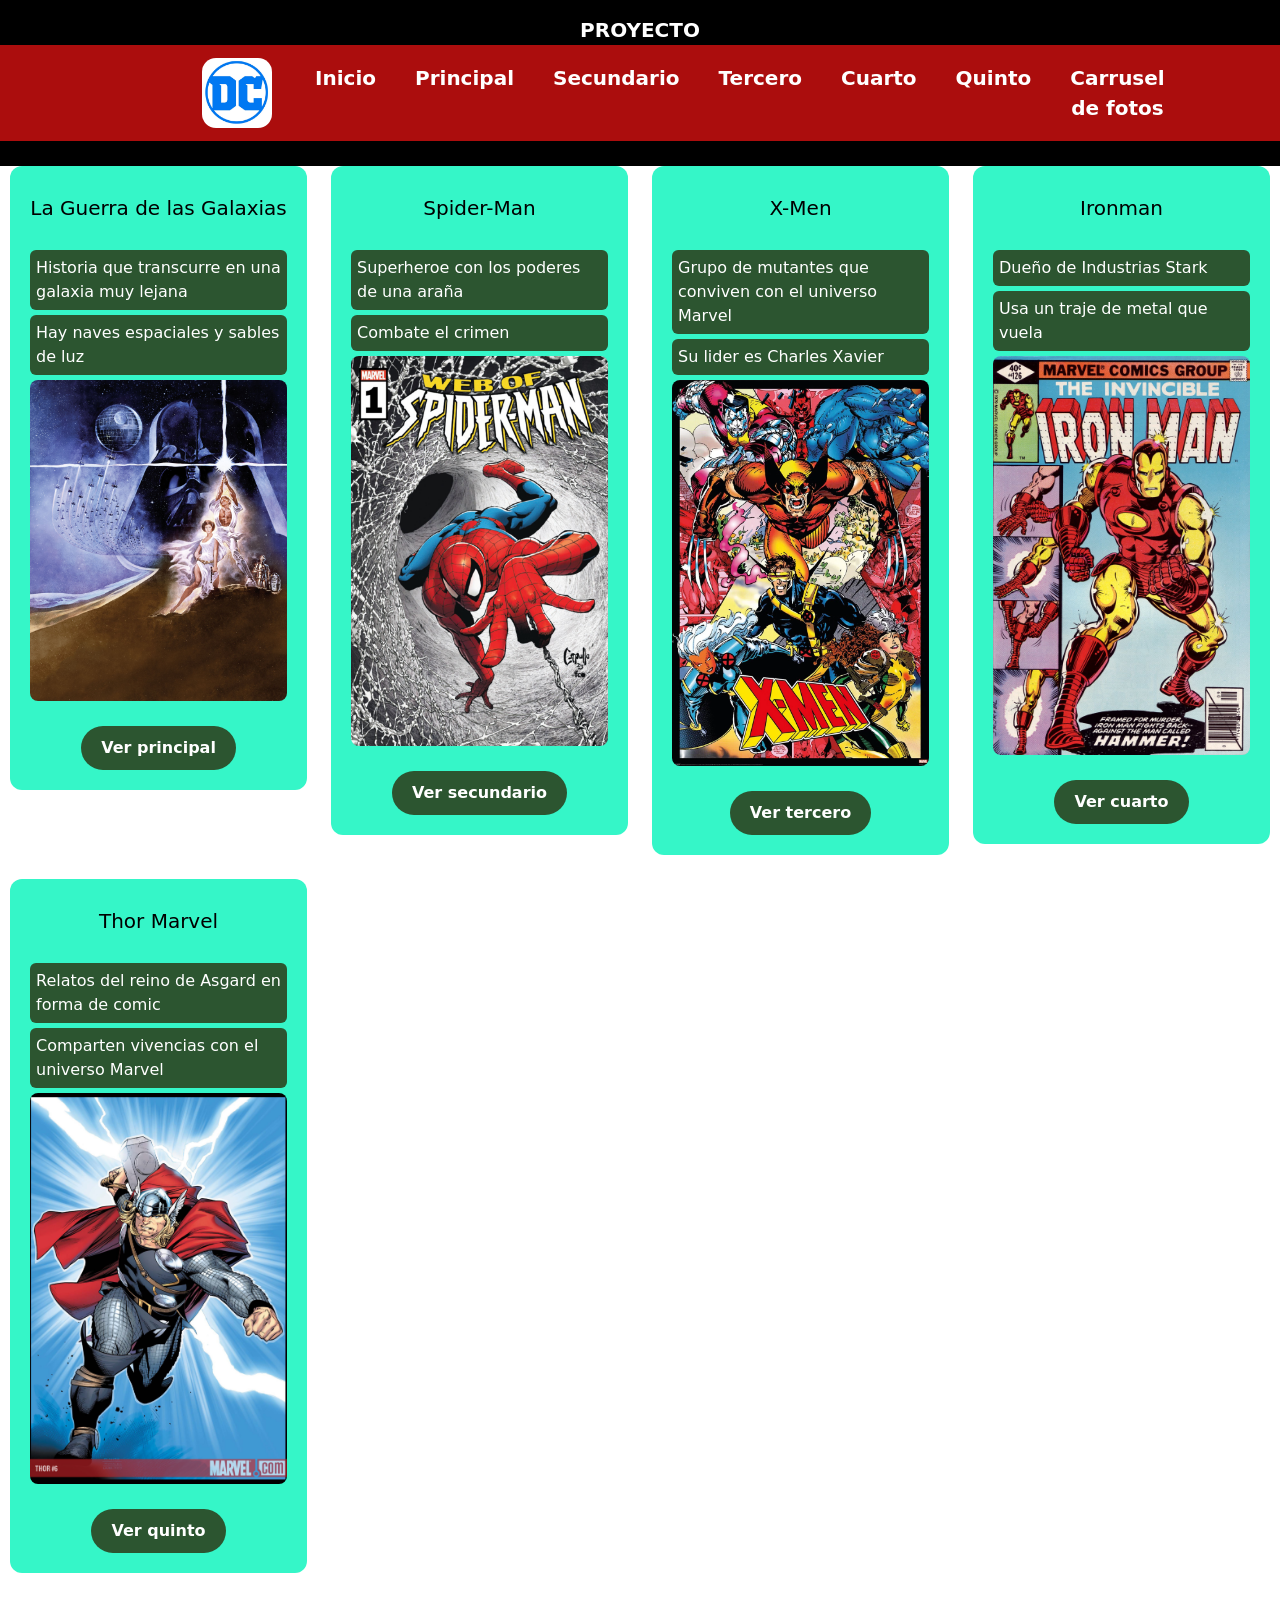
==== commit 33f37b92: "ekvbewhebv" ====
--- a/indice/index.html
+++ b/indice/index.html
@@ -11,7 +11,6 @@
 
 <body>
 <header>PROYECTO
-
     <nav class="navbar navbar-expand-xl navbar-light">
     <div class="container-fluid">
             <a class="navbar-brand" href="#"><img src="../imagenes/logo.jpg"></a>
--- a/css/index.css
+++ b/css/index.css
@@ -3,7 +3,6 @@
     margin: 0;
     box-sizing: border-box;
     background-color: #0e0e0f;
-<<<<<<< HEAD
 }
 
 header {
@@ -21,10 +20,9 @@
 
 .navbar {
     position: sticky;
-    top: 50px;
-    z-index: 1000;
-    background-color: #ab0d0d !important;
-    margin-bottom: 30px;
+    z-index: 700;
+    background-color: #ab0d0d;
+    margin-bottom: 10px;
     padding: 0.5rem 0.5rem;
 }
 
@@ -38,20 +36,25 @@
 }
 
 .navbar-brand img {
-    height: 35px;
-    border-radius: 50%;
+    height: 70px;
+    width: 70px;
+    border-radius: 20%;
 }
 
 .nav-link {
-    color: #ffffff !important;
+    color: white;
     font-weight: bold;
-    padding: 10px 15px !important;
+    padding: 10px 15px;
     border-bottom: 1px solid gray;
     transition: all 0.3s ease;
 }
 
+.nav-item {
+    color: white;
+}
+
 .nav-link:hover {
-    color: white !important;
+    color: white;
     background: #28d4a5 !important;
     transform: translateX(5px);
 }
@@ -70,103 +73,25 @@
     }
     .navbar-nav .nav-link {
         border: none;
-        color: white;
+        color: white !important;
         margin-left: 15px;
         padding: 8px 12px !important;
     }
+
     .collapse.navbar-collapse {
         display: flex !important;
         flex-basis: auto;
     }
 }
 
-
-=======
+footer {
+    display: flex;
+    justify-content: center;
+    align-items: center;
+    color: white;
+    margin: 40px;
 }
 
-/* TÍTULO SOBRE NAVBAR */
-header {
-    position: sticky;
-    top: 0;
-    z-index: 1100;
-    text-align: center;
-    font-size: 20px;
-    font-weight: bold;
-    color: white;
-    background-color: black;
-    padding: 15px 0;
-    margin: 0;
-}
-
-/* NAVBAR */
-.navbar {
-    position: sticky;
-    top: 50px; /* debajo del título */
-    z-index: 1000;
-    background-color: #ab0d0d !important;
-    margin-bottom: 30px;
-    padding: 0.5rem 0.5rem;
-}
-
-/* Contenedor interno acortado y centrado */
-.navbar .container-fluid {
-    max-width: 900px;
-    margin: 0 auto;
-    width: 100%;
-    display: flex;
-    align-items: center;
-    justify-content: space-between;
-}
-
-/* LOGO responsive */
-.navbar-brand img {
-    height: 35px;
-    border-radius: 50%;
-}
-
-/* Links */
-.nav-link {
-    color: #ffffff !important;
-    font-weight: bold;
-    padding: 10px 15px !important;
-    border-bottom: 1px solid rgba(255,255,255,0.2);
-    transition: all 0.3s ease;
-}
-
-.nav-link:hover {
-    color: white !important;
-    background: #28d4a5 !important;
-    transform: translateX(5px);
-}
-
-/* BOTÓN HAMBURGUESA */
-.navbar-toggler {
-    border: none;
-    background: none;
-    color: white;
-}
-
-/* Hacer navbar horizontal en pantallas grandes */
-@media (min-width: 992px) {
-    .navbar-nav {
-        justify-content: center;
-        width: 100%;
-        flex-direction: row;
-    }
-    .navbar-nav .nav-link {
-        border: none;
-        color: white;
-        margin-left: 15px;
-        padding: 8px 12px !important;
-    }
-    .collapse.navbar-collapse {
-        display: flex !important;
-        flex-basis: auto;
-    }
-}
-
-/* GRID PRINCIPAL */
->>>>>>> origin/main
 main {
     display: grid;
     grid-template-columns: repeat(auto-fit, minmax(250px, 1fr));
@@ -174,11 +99,7 @@
     padding: 0 10px;
 }
 
-<<<<<<< HEAD
 
-=======
-/* TARGETA */
->>>>>>> origin/main
 .targeta {
     background-color: #35f6c8;
     padding: 20px;
@@ -199,11 +120,7 @@
     text-align: center;
 }
 
-<<<<<<< HEAD
 
-=======
-/* Lista dentro de targeta */
->>>>>>> origin/main
 .targeta ul {
     list-style: none;
     padding: 0;
@@ -211,11 +128,7 @@
     width: 100%;
 }
 
-<<<<<<< HEAD
 
-=======
-/* Items de la lista */
->>>>>>> origin/main
 .targeta li {
     margin: 5px 0;
     padding: 6px;
@@ -224,11 +137,7 @@
     color: white;
 }
 
-<<<<<<< HEAD
 
-=======
-/* Botón dentro de targeta */
->>>>>>> origin/main
 .targeta a {
     display: inline-block;
     padding: 10px 20px;
@@ -247,10 +156,7 @@
     box-shadow: 0 4px 12px rgba(0,0,0,0.2);
 }
 
-<<<<<<< HEAD
-=======
-/* Imagen dentro de targeta */
->>>>>>> origin/main
+
 .targeta img {
     width: 100%;
     max-width: 280px;
@@ -263,22 +169,7 @@
     transform: scale(1.05);
 }
 
-/* Footer */
-footer {
-    text-align: center;
-    font-style: oblique;
-    color: white;
-    padding: 20px;
-    font-size: 16px;
-    display: flex;
-    justify-content: center;
-    align-items: center;
-}
 
-<<<<<<< HEAD
-=======
-/* Animación */
->>>>>>> origin/main
 @keyframes fadeInUp {
     from {
         opacity: 0;
